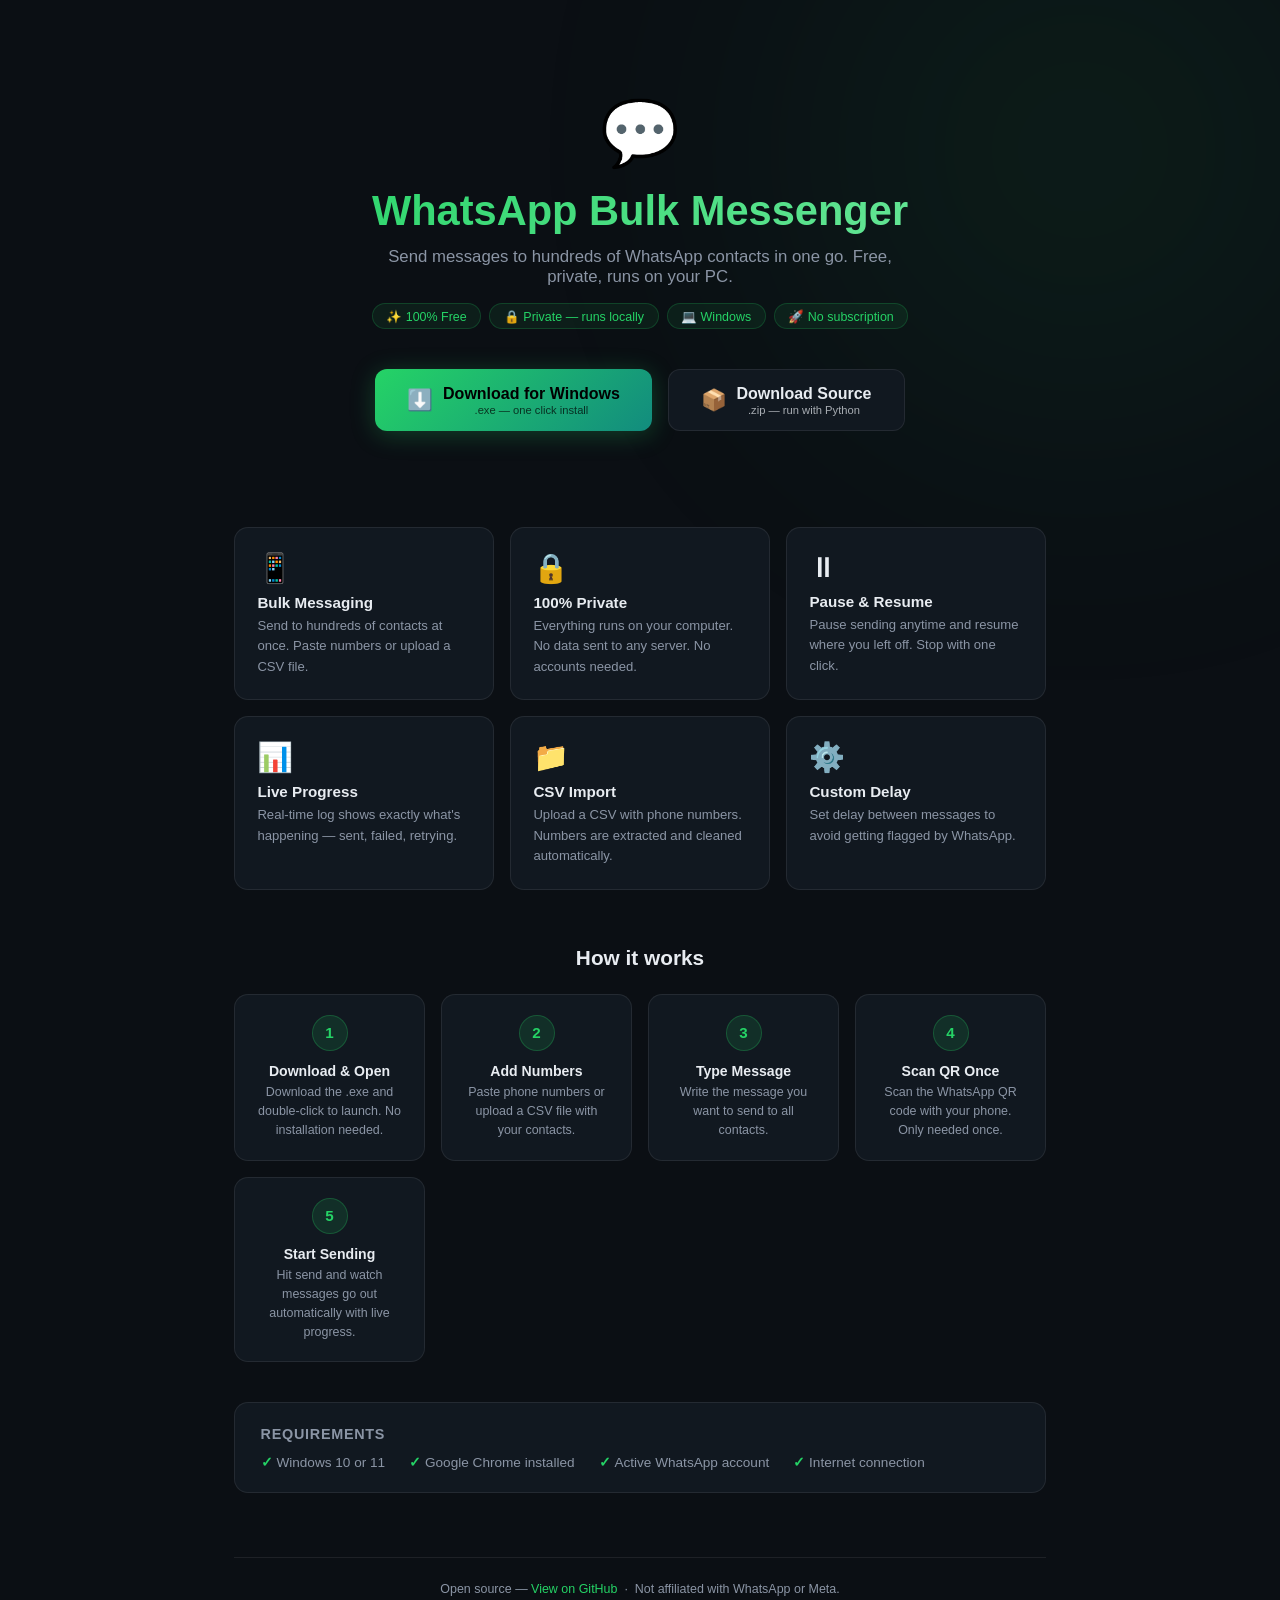
==== docs/index.html @ 00e16177 "feat: add GitHub Pages download landing page" ====
<!DOCTYPE html>
<html lang="en">
<head>
    <meta charset="UTF-8">
    <meta name="viewport" content="width=device-width, initial-scale=1.0">
    <title>WhatsApp Bulk Messenger — Free Download</title>
    <meta name="description" content="Send WhatsApp messages to multiple contacts at once. Free desktop app for Windows.">
    <meta property="og:title" content="WhatsApp Bulk Messenger">
    <meta property="og:description" content="Send WhatsApp messages to multiple contacts at once. Free, private, no subscription.">
    <style>
        * { margin: 0; padding: 0; box-sizing: border-box; }

        :root {
            --green: #25D366;
            --green-dark: #128C7E;
            --teal: #075E54;
            --bg: #0b0f14;
            --card: #111820;
            --border: rgba(255,255,255,0.08);
            --text: #e8ecf1;
            --muted: #8b95a5;
        }

        body {
            font-family: -apple-system, BlinkMacSystemFont, 'Segoe UI', sans-serif;
            background: var(--bg);
            color: var(--text);
            min-height: 100vh;
            overflow-x: hidden;
        }

        body::before {
            content: '';
            position: fixed;
            width: 600px; height: 600px;
            background: var(--green);
            border-radius: 50%;
            filter: blur(140px);
            opacity: 0.07;
            top: -150px; right: -100px;
            pointer-events: none;
            z-index: 0;
        }

        .wrap { max-width: 860px; margin: 0 auto; padding: 3rem 1.5rem 5rem; position: relative; z-index: 1; }

        /* Hero */
        .hero { text-align: center; padding: 3rem 0 2.5rem; }
        .hero-icon { font-size: 4rem; display: block; margin-bottom: 1rem; animation: float 3s ease-in-out infinite; }
        @keyframes float { 0%,100%{transform:translateY(0)} 50%{transform:translateY(-8px)} }

        .hero h1 {
            font-size: 2.6rem; font-weight: 800; line-height: 1.15;
            background: linear-gradient(135deg, var(--green), #6fe89d);
            -webkit-background-clip: text; -webkit-text-fill-color: transparent; background-clip: text;
        }

        .hero p { color: var(--muted); font-size: 1.05rem; margin-top: 0.75rem; max-width: 520px; margin-inline: auto; }

        .badges { display: flex; gap: 0.5rem; justify-content: center; flex-wrap: wrap; margin-top: 1rem; }
        .badge {
            padding: 0.3rem 0.85rem;
            background: rgba(37,211,102,0.08);
            border: 1px solid rgba(37,211,102,0.2);
            border-radius: 20px;
            font-size: 0.78rem; color: var(--green); font-weight: 500;
        }

        /* Download buttons */
        .dl-section { display: flex; gap: 1rem; justify-content: center; flex-wrap: wrap; margin-top: 2.5rem; }

        .btn-dl {
            display: inline-flex; align-items: center; gap: 0.6rem;
            padding: 0.9rem 2rem;
            border-radius: 12px; border: none; cursor: pointer;
            font-size: 1rem; font-weight: 700; text-decoration: none;
            transition: all 0.2s ease;
        }

        .btn-dl--primary {
            background: linear-gradient(135deg, var(--green), var(--green-dark));
            color: #000;
            box-shadow: 0 4px 24px rgba(37,211,102,0.25);
        }
        .btn-dl--primary:hover { transform: translateY(-2px); box-shadow: 0 8px 32px rgba(37,211,102,0.4); }

        .btn-dl--secondary {
            background: var(--card);
            color: var(--text);
            border: 1px solid var(--border);
        }
        .btn-dl--secondary:hover { border-color: rgba(37,211,102,0.3); transform: translateY(-2px); }

        .btn-dl .icon { font-size: 1.3rem; }
        .btn-dl .sub { font-size: 0.7rem; font-weight: 400; opacity: 0.7; display: block; margin-top: 1px; }

        /* Features */
        .features { display: grid; grid-template-columns: repeat(auto-fit, minmax(220px, 1fr)); gap: 1rem; margin-top: 3.5rem; }

        .feat {
            background: var(--card);
            border: 1px solid var(--border);
            border-radius: 14px;
            padding: 1.4rem;
            transition: border-color 0.2s;
        }
        .feat:hover { border-color: rgba(37,211,102,0.2); }
        .feat-icon { font-size: 1.8rem; margin-bottom: 0.6rem; }
        .feat h3 { font-size: 0.95rem; font-weight: 600; margin-bottom: 0.3rem; }
        .feat p { font-size: 0.82rem; color: var(--muted); line-height: 1.55; }

        /* Steps */
        .steps-title { text-align: center; font-size: 1.3rem; font-weight: 700; margin: 3.5rem 0 1.5rem; }
        .steps { display: grid; grid-template-columns: repeat(auto-fit, minmax(180px, 1fr)); gap: 1rem; }

        .step {
            background: var(--card);
            border: 1px solid var(--border);
            border-radius: 14px;
            padding: 1.25rem;
            text-align: center;
        }
        .step-num {
            width: 36px; height: 36px; border-radius: 50%;
            background: rgba(37,211,102,0.12);
            border: 1px solid rgba(37,211,102,0.25);
            color: var(--green); font-weight: 700; font-size: 0.95rem;
            display: flex; align-items: center; justify-content: center;
            margin: 0 auto 0.75rem;
        }
        .step h4 { font-size: 0.88rem; font-weight: 600; margin-bottom: 0.3rem; }
        .step p { font-size: 0.78rem; color: var(--muted); line-height: 1.5; }

        /* Requirements */
        .req {
            background: var(--card);
            border: 1px solid var(--border);
            border-radius: 14px;
            padding: 1.4rem 1.6rem;
            margin-top: 2.5rem;
            font-size: 0.85rem;
        }
        .req h3 { font-size: 0.9rem; font-weight: 600; margin-bottom: 0.75rem; color: var(--muted); text-transform: uppercase; letter-spacing: 0.05em; }
        .req ul { list-style: none; display: flex; flex-wrap: wrap; gap: 0.5rem 1.5rem; }
        .req li::before { content: "✓ "; color: var(--green); font-weight: 700; }
        .req li { color: var(--muted); }

        /* Footer */
        footer { text-align: center; margin-top: 4rem; padding-top: 1.5rem; border-top: 1px solid var(--border); font-size: 0.78rem; color: var(--muted); }
        footer a { color: var(--green); text-decoration: none; }

        @media(max-width:600px) {
            .hero h1 { font-size: 1.8rem; }
            .btn-dl { width: 100%; justify-content: center; }
            .dl-section { flex-direction: column; }
        }
    </style>
</head>
<body>
<div class="wrap">

    <div class="hero">
        <span class="hero-icon">💬</span>
        <h1>WhatsApp Bulk Messenger</h1>
        <p>Send messages to hundreds of WhatsApp contacts in one go. Free, private, runs on your PC.</p>
        <div class="badges">
            <span class="badge">✨ 100% Free</span>
            <span class="badge">🔒 Private — runs locally</span>
            <span class="badge">💻 Windows</span>
            <span class="badge">🚀 No subscription</span>
        </div>

        <div class="dl-section">
            <a class="btn-dl btn-dl--primary" href="https://github.com/devang-kumar/whatsapp-msg-automation/releases/latest/download/WhatsApp.Bulk.Messenger.exe" id="dl-exe">
                <span class="icon">⬇️</span>
                <span>Download for Windows<span class="sub">.exe — one click install</span></span>
            </a>
            <a class="btn-dl btn-dl--secondary" href="https://github.com/devang-kumar/whatsapp-msg-automation/archive/refs/heads/main.zip">
                <span class="icon">📦</span>
                <span>Download Source<span class="sub">.zip — run with Python</span></span>
            </a>
        </div>
    </div>

    <!-- Features -->
    <div class="features">
        <div class="feat">
            <div class="feat-icon">📱</div>
            <h3>Bulk Messaging</h3>
            <p>Send to hundreds of contacts at once. Paste numbers or upload a CSV file.</p>
        </div>
        <div class="feat">
            <div class="feat-icon">🔒</div>
            <h3>100% Private</h3>
            <p>Everything runs on your computer. No data sent to any server. No accounts needed.</p>
        </div>
        <div class="feat">
            <div class="feat-icon">⏸</div>
            <h3>Pause & Resume</h3>
            <p>Pause sending anytime and resume where you left off. Stop with one click.</p>
        </div>
        <div class="feat">
            <div class="feat-icon">📊</div>
            <h3>Live Progress</h3>
            <p>Real-time log shows exactly what's happening — sent, failed, retrying.</p>
        </div>
        <div class="feat">
            <div class="feat-icon">📁</div>
            <h3>CSV Import</h3>
            <p>Upload a CSV with phone numbers. Numbers are extracted and cleaned automatically.</p>
        </div>
        <div class="feat">
            <div class="feat-icon">⚙️</div>
            <h3>Custom Delay</h3>
            <p>Set delay between messages to avoid getting flagged by WhatsApp.</p>
        </div>
    </div>

    <!-- How it works -->
    <div class="steps-title">How it works</div>
    <div class="steps">
        <div class="step">
            <div class="step-num">1</div>
            <h4>Download & Open</h4>
            <p>Download the .exe and double-click to launch. No installation needed.</p>
        </div>
        <div class="step">
            <div class="step-num">2</div>
            <h4>Add Numbers</h4>
            <p>Paste phone numbers or upload a CSV file with your contacts.</p>
        </div>
        <div class="step">
            <div class="step-num">3</div>
            <h4>Type Message</h4>
            <p>Write the message you want to send to all contacts.</p>
        </div>
        <div class="step">
            <div class="step-num">4</div>
            <h4>Scan QR Once</h4>
            <p>Scan the WhatsApp QR code with your phone. Only needed once.</p>
        </div>
        <div class="step">
            <div class="step-num">5</div>
            <h4>Start Sending</h4>
            <p>Hit send and watch messages go out automatically with live progress.</p>
        </div>
    </div>

    <!-- Requirements -->
    <div class="req">
        <h3>Requirements</h3>
        <ul>
            <li>Windows 10 or 11</li>
            <li>Google Chrome installed</li>
            <li>Active WhatsApp account</li>
            <li>Internet connection</li>
        </ul>
    </div>

    <footer>
        <p>Open source — <a href="https://github.com/devang-kumar/whatsapp-msg-automation" target="_blank">View on GitHub</a> &nbsp;·&nbsp; Not affiliated with WhatsApp or Meta.</p>
    </footer>

</div>
</body>
</html>
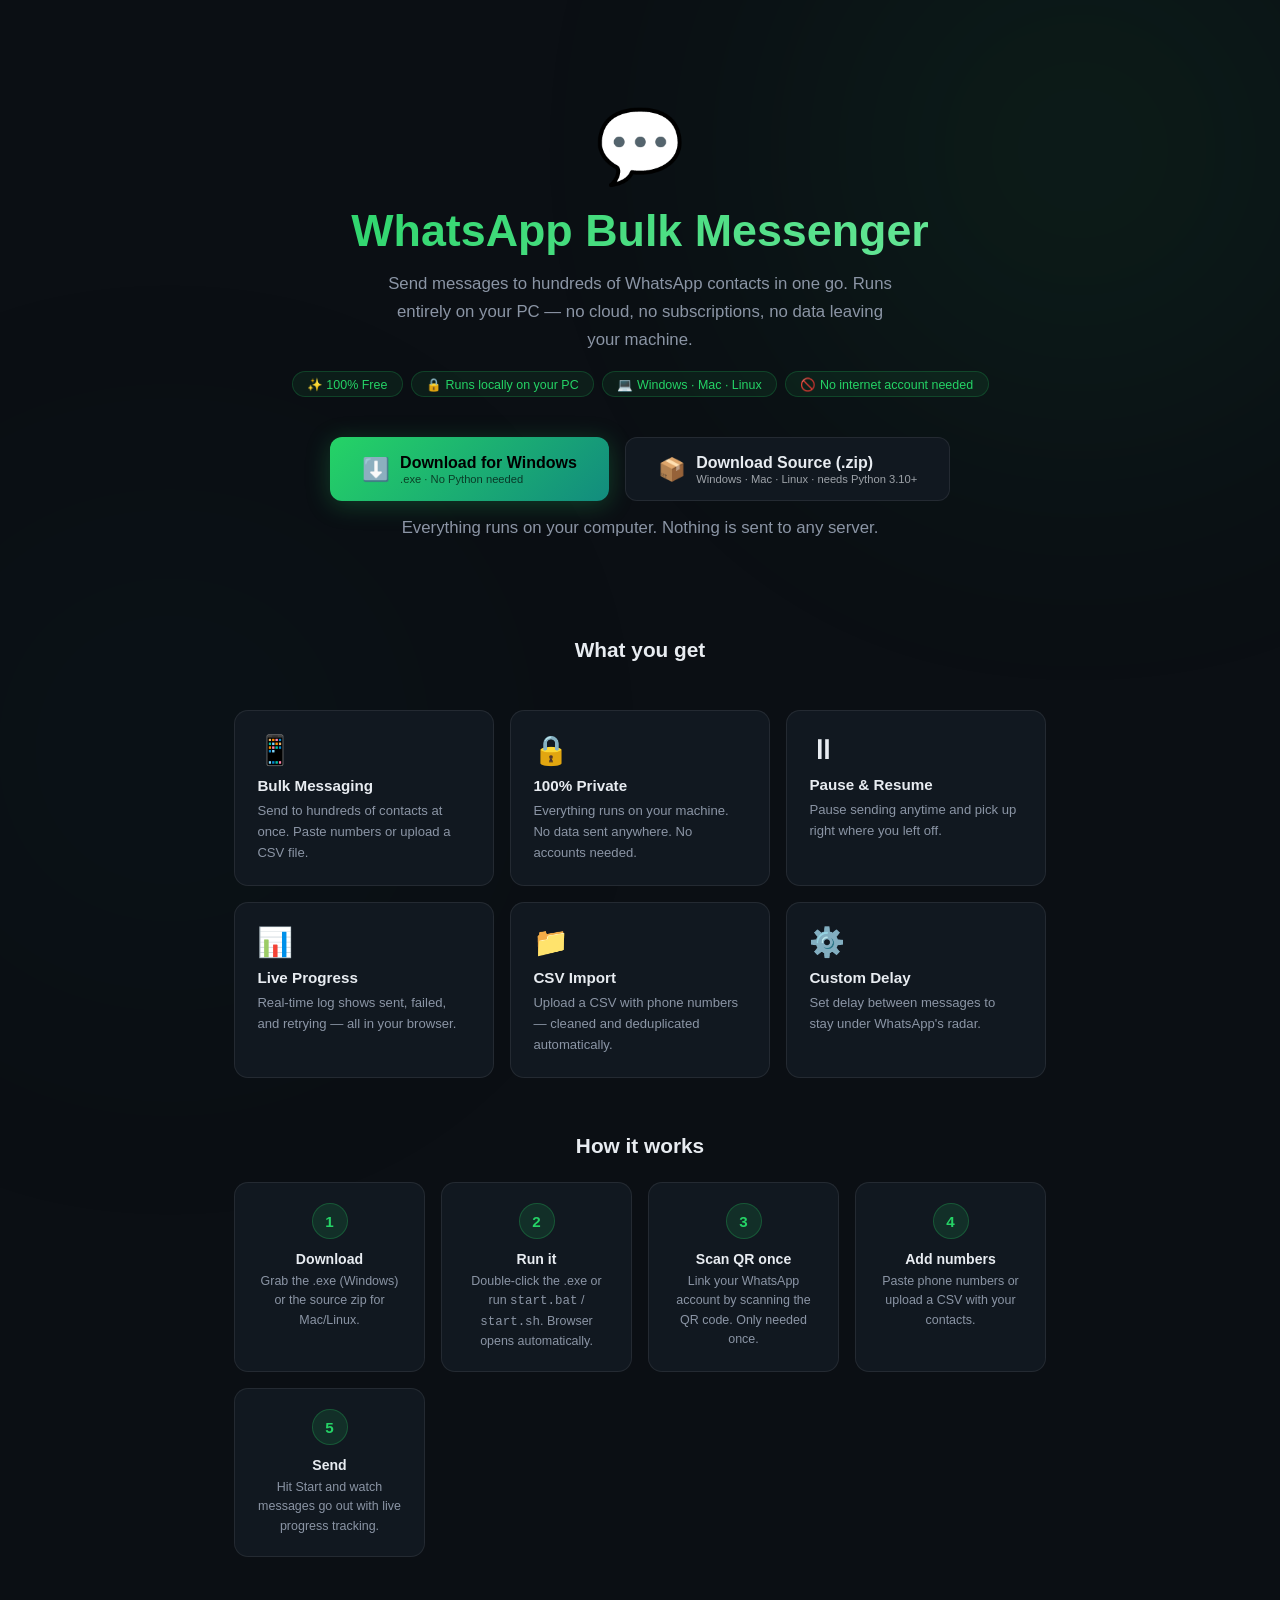
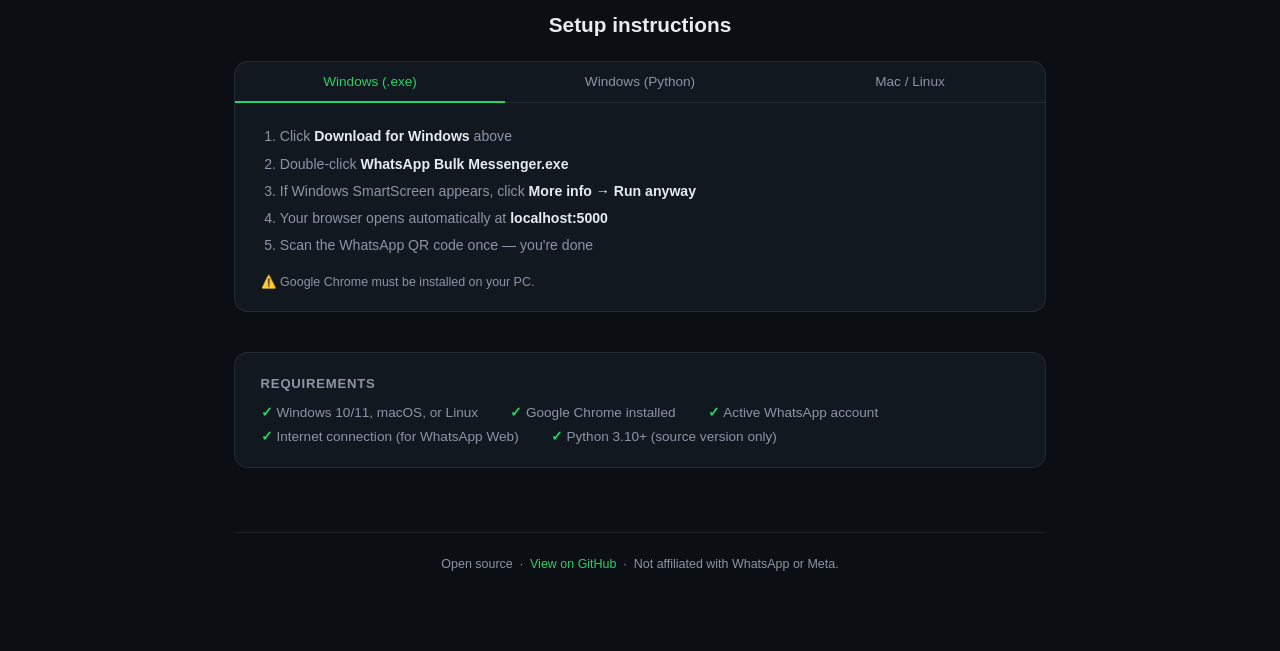
==== commit c3f94dae: "Add landing page, improve local launcher and setup scripts" ====
--- a/docs/index.html
+++ b/docs/index.html
@@ -4,11 +4,9 @@
     <meta charset="UTF-8">
     <meta name="viewport" content="width=device-width, initial-scale=1.0">
     <title>WhatsApp Bulk Messenger — Free Download</title>
-    <meta name="description" content="Send WhatsApp messages to multiple contacts at once. Free desktop app for Windows.">
-    <meta property="og:title" content="WhatsApp Bulk Messenger">
-    <meta property="og:description" content="Send WhatsApp messages to multiple contacts at once. Free, private, no subscription.">
+    <meta name="description" content="Send WhatsApp messages to multiple contacts at once. Free desktop app. Runs 100% on your PC.">
     <style>
-        * { margin: 0; padding: 0; box-sizing: border-box; }
+        *, *::before, *::after { margin: 0; padding: 0; box-sizing: border-box; }
 
         :root {
             --green: #25D366;
@@ -39,86 +37,126 @@
             opacity: 0.07;
             top: -150px; right: -100px;
             pointer-events: none;
-            z-index: 0;
+        }
+
+        body::after {
+            content: '';
+            position: fixed;
+            width: 500px; height: 500px;
+            background: var(--teal);
+            border-radius: 50%;
+            filter: blur(140px);
+            opacity: 0.06;
+            bottom: -100px; left: -80px;
+            pointer-events: none;
         }
 
         .wrap { max-width: 860px; margin: 0 auto; padding: 3rem 1.5rem 5rem; position: relative; z-index: 1; }
 
-        /* Hero */
-        .hero { text-align: center; padding: 3rem 0 2.5rem; }
-        .hero-icon { font-size: 4rem; display: block; margin-bottom: 1rem; animation: float 3s ease-in-out infinite; }
-        @keyframes float { 0%,100%{transform:translateY(0)} 50%{transform:translateY(-8px)} }
+        /* ── Hero ── */
+        .hero { text-align: center; padding: 3.5rem 0 2.5rem; }
+
+        .hero-icon {
+            font-size: 4.5rem; display: block; margin-bottom: 1rem;
+            animation: float 3s ease-in-out infinite;
+        }
+        @keyframes float { 0%,100%{transform:translateY(0)} 50%{transform:translateY(-10px)} }
 
         .hero h1 {
-            font-size: 2.6rem; font-weight: 800; line-height: 1.15;
+            font-size: 2.8rem; font-weight: 800; line-height: 1.15;
             background: linear-gradient(135deg, var(--green), #6fe89d);
             -webkit-background-clip: text; -webkit-text-fill-color: transparent; background-clip: text;
         }
 
-        .hero p { color: var(--muted); font-size: 1.05rem; margin-top: 0.75rem; max-width: 520px; margin-inline: auto; }
-
-        .badges { display: flex; gap: 0.5rem; justify-content: center; flex-wrap: wrap; margin-top: 1rem; }
+        .hero p {
+            color: var(--muted); font-size: 1.05rem; margin-top: 0.85rem;
+            max-width: 520px; margin-inline: auto; line-height: 1.65;
+        }
+
+        .badges {
+            display: flex; gap: 0.5rem; justify-content: center;
+            flex-wrap: wrap; margin-top: 1.1rem;
+        }
         .badge {
-            padding: 0.3rem 0.85rem;
+            padding: 0.3rem 0.9rem;
             background: rgba(37,211,102,0.08);
             border: 1px solid rgba(37,211,102,0.2);
             border-radius: 20px;
             font-size: 0.78rem; color: var(--green); font-weight: 500;
         }
 
-        /* Download buttons */
-        .dl-section { display: flex; gap: 1rem; justify-content: center; flex-wrap: wrap; margin-top: 2.5rem; }
+        /* ── Download buttons ── */
+        .dl-section {
+            display: flex; gap: 1rem; justify-content: center;
+            flex-wrap: wrap; margin-top: 2.5rem;
+        }
 
         .btn-dl {
-            display: inline-flex; align-items: center; gap: 0.6rem;
-            padding: 0.9rem 2rem;
+            display: inline-flex; align-items: center; gap: 0.65rem;
+            padding: 0.95rem 2rem;
             border-radius: 12px; border: none; cursor: pointer;
             font-size: 1rem; font-weight: 700; text-decoration: none;
             transition: all 0.2s ease;
         }
 
-        .btn-dl--primary {
+        .btn-dl--win {
             background: linear-gradient(135deg, var(--green), var(--green-dark));
             color: #000;
             box-shadow: 0 4px 24px rgba(37,211,102,0.25);
         }
-        .btn-dl--primary:hover { transform: translateY(-2px); box-shadow: 0 8px 32px rgba(37,211,102,0.4); }
-
-        .btn-dl--secondary {
+        .btn-dl--win:hover { transform: translateY(-2px); box-shadow: 0 8px 32px rgba(37,211,102,0.4); }
+
+        .btn-dl--zip {
             background: var(--card);
             color: var(--text);
             border: 1px solid var(--border);
         }
-        .btn-dl--secondary:hover { border-color: rgba(37,211,102,0.3); transform: translateY(-2px); }
-
-        .btn-dl .icon { font-size: 1.3rem; }
-        .btn-dl .sub { font-size: 0.7rem; font-weight: 400; opacity: 0.7; display: block; margin-top: 1px; }
-
-        /* Features */
-        .features { display: grid; grid-template-columns: repeat(auto-fit, minmax(220px, 1fr)); gap: 1rem; margin-top: 3.5rem; }
+        .btn-dl--zip:hover { border-color: rgba(37,211,102,0.3); transform: translateY(-2px); }
+
+        .btn-dl .icon { font-size: 1.4rem; }
+        .btn-dl .label { text-align: left; }
+        .btn-dl .sub { font-size: 0.7rem; font-weight: 400; opacity: 0.65; display: block; margin-top: 1px; }
+
+        .dl-note {
+            text-align: center; font-size: 0.78rem; color: var(--muted);
+            margin-top: 0.85rem;
+        }
+
+        /* ── Section title ── */
+        .section-title {
+            text-align: center; font-size: 1.3rem; font-weight: 700;
+            margin: 3.5rem 0 1.5rem;
+        }
+
+        /* ── Features grid ── */
+        .features {
+            display: grid;
+            grid-template-columns: repeat(auto-fit, minmax(220px, 1fr));
+            gap: 1rem; margin-top: 3rem;
+        }
 
         .feat {
             background: var(--card);
             border: 1px solid var(--border);
-            border-radius: 14px;
-            padding: 1.4rem;
-            transition: border-color 0.2s;
-        }
-        .feat:hover { border-color: rgba(37,211,102,0.2); }
+            border-radius: 14px; padding: 1.4rem;
+            transition: border-color 0.2s, transform 0.2s;
+        }
+        .feat:hover { border-color: rgba(37,211,102,0.25); transform: translateY(-2px); }
         .feat-icon { font-size: 1.8rem; margin-bottom: 0.6rem; }
-        .feat h3 { font-size: 0.95rem; font-weight: 600; margin-bottom: 0.3rem; }
-        .feat p { font-size: 0.82rem; color: var(--muted); line-height: 1.55; }
-
-        /* Steps */
-        .steps-title { text-align: center; font-size: 1.3rem; font-weight: 700; margin: 3.5rem 0 1.5rem; }
-        .steps { display: grid; grid-template-columns: repeat(auto-fit, minmax(180px, 1fr)); gap: 1rem; }
+        .feat h3 { font-size: 0.95rem; font-weight: 600; margin-bottom: 0.35rem; }
+        .feat p { font-size: 0.82rem; color: var(--muted); line-height: 1.6; }
+
+        /* ── Steps ── */
+        .steps {
+            display: grid;
+            grid-template-columns: repeat(auto-fit, minmax(160px, 1fr));
+            gap: 1rem;
+        }
 
         .step {
             background: var(--card);
             border: 1px solid var(--border);
-            border-radius: 14px;
-            padding: 1.25rem;
-            text-align: center;
+            border-radius: 14px; padding: 1.25rem; text-align: center;
         }
         .step-num {
             width: 36px; height: 36px; border-radius: 50%;
@@ -129,60 +167,111 @@
             margin: 0 auto 0.75rem;
         }
         .step h4 { font-size: 0.88rem; font-weight: 600; margin-bottom: 0.3rem; }
-        .step p { font-size: 0.78rem; color: var(--muted); line-height: 1.5; }
-
-        /* Requirements */
+        .step p { font-size: 0.78rem; color: var(--muted); line-height: 1.55; }
+
+        /* ── Install tabs ── */
+        .install-box {
+            background: var(--card);
+            border: 1px solid var(--border);
+            border-radius: 14px; overflow: hidden; margin-top: 1.5rem;
+        }
+
+        .install-tabs {
+            display: flex; border-bottom: 1px solid var(--border);
+        }
+
+        .itab {
+            flex: 1; padding: 0.75rem 1rem;
+            background: none; border: none; cursor: pointer;
+            font-family: inherit; font-size: 0.85rem; font-weight: 500;
+            color: var(--muted); transition: all 0.2s;
+            border-bottom: 2px solid transparent; margin-bottom: -1px;
+        }
+        .itab.active { color: var(--green); border-bottom-color: var(--green); }
+        .itab:hover:not(.active) { color: var(--text); }
+
+        .ipanel { display: none; padding: 1.4rem 1.6rem; }
+        .ipanel.active { display: block; }
+
+        .ipanel ol { padding-left: 1.2rem; }
+        .ipanel li { font-size: 0.88rem; color: var(--muted); line-height: 1.7; margin-bottom: 0.2rem; }
+        .ipanel li strong { color: var(--text); }
+
+        .code-block {
+            background: rgba(0,0,0,0.35);
+            border: 1px solid var(--border);
+            border-radius: 8px;
+            padding: 0.75rem 1rem;
+            font-family: 'Courier New', monospace;
+            font-size: 0.82rem;
+            color: var(--green);
+            margin: 0.75rem 0;
+            overflow-x: auto;
+            white-space: pre;
+        }
+
+        /* ── Requirements ── */
         .req {
             background: var(--card);
             border: 1px solid var(--border);
-            border-radius: 14px;
-            padding: 1.4rem 1.6rem;
-            margin-top: 2.5rem;
-            font-size: 0.85rem;
-        }
-        .req h3 { font-size: 0.9rem; font-weight: 600; margin-bottom: 0.75rem; color: var(--muted); text-transform: uppercase; letter-spacing: 0.05em; }
-        .req ul { list-style: none; display: flex; flex-wrap: wrap; gap: 0.5rem 1.5rem; }
-        .req li::before { content: "✓ "; color: var(--green); font-weight: 700; }
-        .req li { color: var(--muted); }
-
-        /* Footer */
-        footer { text-align: center; margin-top: 4rem; padding-top: 1.5rem; border-top: 1px solid var(--border); font-size: 0.78rem; color: var(--muted); }
+            border-radius: 14px; padding: 1.4rem 1.6rem; margin-top: 2.5rem;
+        }
+        .req h3 {
+            font-size: 0.82rem; font-weight: 600; color: var(--muted);
+            text-transform: uppercase; letter-spacing: 0.06em; margin-bottom: 0.85rem;
+        }
+        .req ul { list-style: none; display: flex; flex-wrap: wrap; gap: 0.5rem 2rem; }
+        .req li { font-size: 0.85rem; color: var(--muted); }
+        .req li::before { content: "✓  "; color: var(--green); font-weight: 700; }
+
+        /* ── Footer ── */
+        footer {
+            text-align: center; margin-top: 4rem;
+            padding-top: 1.5rem; border-top: 1px solid var(--border);
+            font-size: 0.78rem; color: var(--muted);
+        }
         footer a { color: var(--green); text-decoration: none; }
+        footer a:hover { text-decoration: underline; }
 
         @media(max-width:600px) {
-            .hero h1 { font-size: 1.8rem; }
+            .hero h1 { font-size: 1.9rem; }
             .btn-dl { width: 100%; justify-content: center; }
             .dl-section { flex-direction: column; }
+            .wrap { padding: 2rem 1rem 4rem; }
         }
     </style>
 </head>
 <body>
 <div class="wrap">
 
+    <!-- Hero -->
     <div class="hero">
         <span class="hero-icon">💬</span>
         <h1>WhatsApp Bulk Messenger</h1>
-        <p>Send messages to hundreds of WhatsApp contacts in one go. Free, private, runs on your PC.</p>
+        <p>Send messages to hundreds of WhatsApp contacts in one go. Runs entirely on your PC — no cloud, no subscriptions, no data leaving your machine.</p>
         <div class="badges">
             <span class="badge">✨ 100% Free</span>
-            <span class="badge">🔒 Private — runs locally</span>
-            <span class="badge">💻 Windows</span>
-            <span class="badge">🚀 No subscription</span>
+            <span class="badge">🔒 Runs locally on your PC</span>
+            <span class="badge">💻 Windows · Mac · Linux</span>
+            <span class="badge">🚫 No internet account needed</span>
         </div>
 
         <div class="dl-section">
-            <a class="btn-dl btn-dl--primary" href="https://github.com/devang-kumar/whatsapp-msg-automation/releases/latest/download/WhatsApp.Bulk.Messenger.exe" id="dl-exe">
+            <!-- Update href to your actual GitHub release URL -->
+            <a class="btn-dl btn-dl--win" href="https://github.com/devang-kumar/whatsapp-msg-automation/releases/latest/download/WhatsApp.Bulk.Messenger.exe" download>
                 <span class="icon">⬇️</span>
-                <span>Download for Windows<span class="sub">.exe — one click install</span></span>
+                <span class="label">Download for Windows<span class="sub">.exe · No Python needed</span></span>
             </a>
-            <a class="btn-dl btn-dl--secondary" href="https://github.com/devang-kumar/whatsapp-msg-automation/archive/refs/heads/main.zip">
+            <a class="btn-dl btn-dl--zip" href="https://github.com/devang-kumar/whatsapp-msg-automation/archive/refs/heads/main.zip" download>
                 <span class="icon">📦</span>
-                <span>Download Source<span class="sub">.zip — run with Python</span></span>
+                <span class="label">Download Source (.zip)<span class="sub">Windows · Mac · Linux · needs Python 3.10+</span></span>
             </a>
         </div>
+        <p class="dl-note">Everything runs on your computer. Nothing is sent to any server.</p>
     </div>
 
     <!-- Features -->
+    <div class="section-title">What you get</div>
     <div class="features">
         <div class="feat">
             <div class="feat-icon">📱</div>
@@ -192,57 +281,102 @@
         <div class="feat">
             <div class="feat-icon">🔒</div>
             <h3>100% Private</h3>
-            <p>Everything runs on your computer. No data sent to any server. No accounts needed.</p>
+            <p>Everything runs on your machine. No data sent anywhere. No accounts needed.</p>
         </div>
         <div class="feat">
             <div class="feat-icon">⏸</div>
             <h3>Pause & Resume</h3>
-            <p>Pause sending anytime and resume where you left off. Stop with one click.</p>
+            <p>Pause sending anytime and pick up right where you left off.</p>
         </div>
         <div class="feat">
             <div class="feat-icon">📊</div>
             <h3>Live Progress</h3>
-            <p>Real-time log shows exactly what's happening — sent, failed, retrying.</p>
+            <p>Real-time log shows sent, failed, and retrying — all in your browser.</p>
         </div>
         <div class="feat">
             <div class="feat-icon">📁</div>
             <h3>CSV Import</h3>
-            <p>Upload a CSV with phone numbers. Numbers are extracted and cleaned automatically.</p>
+            <p>Upload a CSV with phone numbers — cleaned and deduplicated automatically.</p>
         </div>
         <div class="feat">
             <div class="feat-icon">⚙️</div>
             <h3>Custom Delay</h3>
-            <p>Set delay between messages to avoid getting flagged by WhatsApp.</p>
+            <p>Set delay between messages to stay under WhatsApp's radar.</p>
         </div>
     </div>
 
     <!-- How it works -->
-    <div class="steps-title">How it works</div>
+    <div class="section-title">How it works</div>
     <div class="steps">
         <div class="step">
             <div class="step-num">1</div>
-            <h4>Download & Open</h4>
-            <p>Download the .exe and double-click to launch. No installation needed.</p>
+            <h4>Download</h4>
+            <p>Grab the .exe (Windows) or the source zip for Mac/Linux.</p>
         </div>
         <div class="step">
             <div class="step-num">2</div>
-            <h4>Add Numbers</h4>
-            <p>Paste phone numbers or upload a CSV file with your contacts.</p>
+            <h4>Run it</h4>
+            <p>Double-click the .exe or run <code>start.bat</code> / <code>start.sh</code>. Browser opens automatically.</p>
         </div>
         <div class="step">
             <div class="step-num">3</div>
-            <h4>Type Message</h4>
-            <p>Write the message you want to send to all contacts.</p>
+            <h4>Scan QR once</h4>
+            <p>Link your WhatsApp account by scanning the QR code. Only needed once.</p>
         </div>
         <div class="step">
             <div class="step-num">4</div>
-            <h4>Scan QR Once</h4>
-            <p>Scan the WhatsApp QR code with your phone. Only needed once.</p>
+            <h4>Add numbers</h4>
+            <p>Paste phone numbers or upload a CSV with your contacts.</p>
         </div>
         <div class="step">
             <div class="step-num">5</div>
-            <h4>Start Sending</h4>
-            <p>Hit send and watch messages go out automatically with live progress.</p>
+            <h4>Send</h4>
+            <p>Hit Start and watch messages go out with live progress tracking.</p>
+        </div>
+    </div>
+
+    <!-- Install instructions -->
+    <div class="section-title">Setup instructions</div>
+    <div class="install-box">
+        <div class="install-tabs">
+            <button class="itab active" data-panel="win-exe">Windows (.exe)</button>
+            <button class="itab" data-panel="win-py">Windows (Python)</button>
+            <button class="itab" data-panel="mac">Mac / Linux</button>
+        </div>
+
+        <div class="ipanel active" id="win-exe">
+            <ol>
+                <li>Click <strong>Download for Windows</strong> above</li>
+                <li>Double-click <strong>WhatsApp Bulk Messenger.exe</strong></li>
+                <li>If Windows SmartScreen appears, click <strong>More info → Run anyway</strong></li>
+                <li>Your browser opens automatically at <strong>localhost:5000</strong></li>
+                <li>Scan the WhatsApp QR code once — you're done</li>
+            </ol>
+            <p style="font-size:0.78rem;color:var(--muted);margin-top:1rem;">⚠️ Google Chrome must be installed on your PC.</p>
+        </div>
+
+        <div class="ipanel" id="win-py">
+            <ol>
+                <li>Click <strong>Download Source (.zip)</strong> above and extract it</li>
+                <li>Make sure <a href="https://python.org" target="_blank" style="color:var(--green)">Python 3.10+</a> is installed (check "Add to PATH")</li>
+                <li>Double-click <strong>start.bat</strong> inside the extracted folder</li>
+                <li>Dependencies install automatically on first run</li>
+                <li>Browser opens at <strong>localhost:5000</strong></li>
+            </ol>
+            <div class="code-block">start.bat</div>
+        </div>
+
+        <div class="ipanel" id="mac">
+            <ol>
+                <li>Click <strong>Download Source (.zip)</strong> above and extract it</li>
+                <li>Make sure Python 3.10+ is installed:<br>
+                    <span style="font-size:0.78rem;color:var(--muted)">macOS: <code>brew install python</code> &nbsp;·&nbsp; Ubuntu: <code>sudo apt install python3 python3-venv</code></span>
+                </li>
+                <li>Open Terminal inside the extracted folder and run:</li>
+            </ol>
+            <div class="code-block">chmod +x start.sh
+./start.sh</div>
+            <p style="font-size:0.78rem;color:var(--muted);">Browser opens automatically at <strong>localhost:5000</strong>. Google Chrome must be installed.</p>
         </div>
     </div>
 
@@ -250,17 +384,30 @@
     <div class="req">
         <h3>Requirements</h3>
         <ul>
-            <li>Windows 10 or 11</li>
+            <li>Windows 10/11, macOS, or Linux</li>
             <li>Google Chrome installed</li>
             <li>Active WhatsApp account</li>
-            <li>Internet connection</li>
+            <li>Internet connection (for WhatsApp Web)</li>
+            <li>Python 3.10+ (source version only)</li>
         </ul>
     </div>
 
     <footer>
-        <p>Open source — <a href="https://github.com/devang-kumar/whatsapp-msg-automation" target="_blank">View on GitHub</a> &nbsp;·&nbsp; Not affiliated with WhatsApp or Meta.</p>
+        <p>Open source &nbsp;·&nbsp; <a href="https://github.com/devang-kumar/whatsapp-msg-automation" target="_blank">View on GitHub</a> &nbsp;·&nbsp; Not affiliated with WhatsApp or Meta.</p>
     </footer>
 
 </div>
+
+<script>
+    // Install tabs
+    document.querySelectorAll('.itab').forEach(tab => {
+        tab.addEventListener('click', () => {
+            document.querySelectorAll('.itab').forEach(t => t.classList.remove('active'));
+            document.querySelectorAll('.ipanel').forEach(p => p.classList.remove('active'));
+            tab.classList.add('active');
+            document.getElementById(tab.dataset.panel).classList.add('active');
+        });
+    });
+</script>
 </body>
 </html>
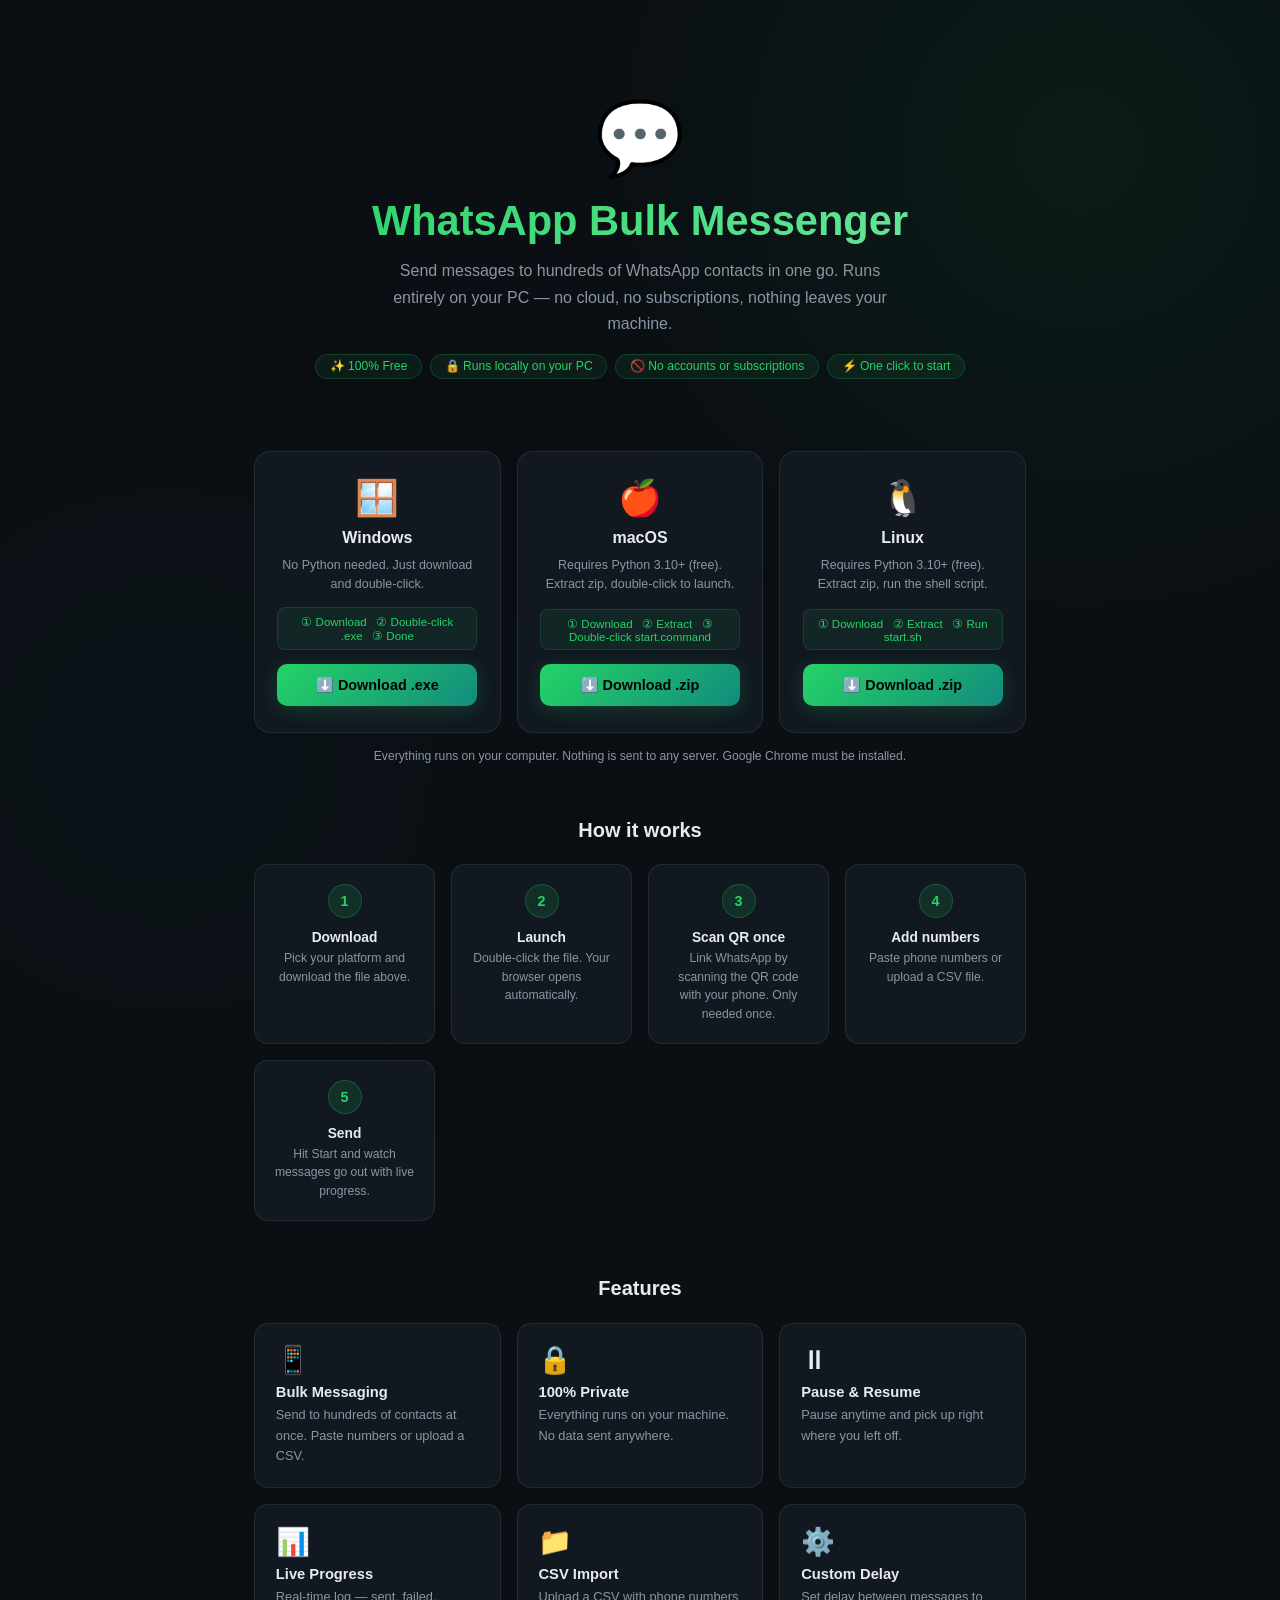
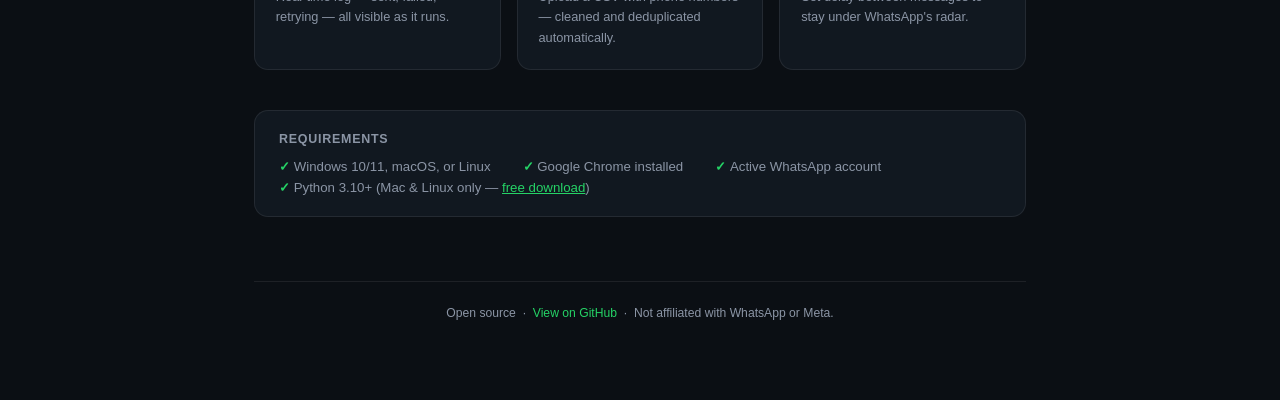
==== commit 84ca2a1e: "One-click launchers for all platforms + updated landing page + build_release script" ====
--- a/docs/index.html
+++ b/docs/index.html
@@ -4,7 +4,7 @@
     <meta charset="UTF-8">
     <meta name="viewport" content="width=device-width, initial-scale=1.0">
     <title>WhatsApp Bulk Messenger — Free Download</title>
-    <meta name="description" content="Send WhatsApp messages to multiple contacts at once. Free desktop app. Runs 100% on your PC.">
+    <meta name="description" content="Send WhatsApp messages to multiple contacts at once. Free desktop app. Runs 100% on your PC — one click to start.">
     <style>
         *, *::before, *::after { margin: 0; padding: 0; box-sizing: border-box; }
 
@@ -21,222 +21,138 @@
 
         body {
             font-family: -apple-system, BlinkMacSystemFont, 'Segoe UI', sans-serif;
-            background: var(--bg);
-            color: var(--text);
-            min-height: 100vh;
-            overflow-x: hidden;
+            background: var(--bg); color: var(--text);
+            min-height: 100vh; overflow-x: hidden;
         }
 
         body::before {
-            content: '';
-            position: fixed;
-            width: 600px; height: 600px;
-            background: var(--green);
-            border-radius: 50%;
-            filter: blur(140px);
-            opacity: 0.07;
-            top: -150px; right: -100px;
-            pointer-events: none;
-        }
-
+            content: ''; position: fixed;
+            width: 600px; height: 600px; background: var(--green);
+            border-radius: 50%; filter: blur(140px); opacity: 0.07;
+            top: -150px; right: -100px; pointer-events: none;
+        }
         body::after {
-            content: '';
-            position: fixed;
-            width: 500px; height: 500px;
-            background: var(--teal);
-            border-radius: 50%;
-            filter: blur(140px);
-            opacity: 0.06;
-            bottom: -100px; left: -80px;
-            pointer-events: none;
-        }
-
-        .wrap { max-width: 860px; margin: 0 auto; padding: 3rem 1.5rem 5rem; position: relative; z-index: 1; }
+            content: ''; position: fixed;
+            width: 500px; height: 500px; background: var(--teal);
+            border-radius: 50%; filter: blur(140px); opacity: 0.06;
+            bottom: -100px; left: -80px; pointer-events: none;
+        }
+
+        .wrap { max-width: 820px; margin: 0 auto; padding: 3rem 1.5rem 5rem; position: relative; z-index: 1; }
 
         /* ── Hero ── */
-        .hero { text-align: center; padding: 3.5rem 0 2.5rem; }
-
-        .hero-icon {
-            font-size: 4.5rem; display: block; margin-bottom: 1rem;
-            animation: float 3s ease-in-out infinite;
-        }
+        .hero { text-align: center; padding: 3rem 0 2rem; }
+        .hero-icon { font-size: 4.5rem; display: block; margin-bottom: 1rem; animation: float 3s ease-in-out infinite; }
         @keyframes float { 0%,100%{transform:translateY(0)} 50%{transform:translateY(-10px)} }
 
         .hero h1 {
-            font-size: 2.8rem; font-weight: 800; line-height: 1.15;
+            font-size: 2.6rem; font-weight: 800; line-height: 1.15;
             background: linear-gradient(135deg, var(--green), #6fe89d);
             -webkit-background-clip: text; -webkit-text-fill-color: transparent; background-clip: text;
         }
-
-        .hero p {
-            color: var(--muted); font-size: 1.05rem; margin-top: 0.85rem;
-            max-width: 520px; margin-inline: auto; line-height: 1.65;
-        }
-
-        .badges {
-            display: flex; gap: 0.5rem; justify-content: center;
-            flex-wrap: wrap; margin-top: 1.1rem;
-        }
+        .hero p { color: var(--muted); font-size: 1rem; margin-top: 0.85rem; max-width: 500px; margin-inline: auto; line-height: 1.65; }
+
+        .badges { display: flex; gap: 0.5rem; justify-content: center; flex-wrap: wrap; margin-top: 1rem; }
         .badge {
-            padding: 0.3rem 0.9rem;
-            background: rgba(37,211,102,0.08);
-            border: 1px solid rgba(37,211,102,0.2);
-            border-radius: 20px;
-            font-size: 0.78rem; color: var(--green); font-weight: 500;
-        }
-
-        /* ── Download buttons ── */
-        .dl-section {
-            display: flex; gap: 1rem; justify-content: center;
-            flex-wrap: wrap; margin-top: 2.5rem;
-        }
-
-        .btn-dl {
-            display: inline-flex; align-items: center; gap: 0.65rem;
-            padding: 0.95rem 2rem;
-            border-radius: 12px; border: none; cursor: pointer;
-            font-size: 1rem; font-weight: 700; text-decoration: none;
-            transition: all 0.2s ease;
-        }
-
-        .btn-dl--win {
-            background: linear-gradient(135deg, var(--green), var(--green-dark));
-            color: #000;
-            box-shadow: 0 4px 24px rgba(37,211,102,0.25);
-        }
-        .btn-dl--win:hover { transform: translateY(-2px); box-shadow: 0 8px 32px rgba(37,211,102,0.4); }
-
-        .btn-dl--zip {
-            background: var(--card);
-            color: var(--text);
-            border: 1px solid var(--border);
-        }
-        .btn-dl--zip:hover { border-color: rgba(37,211,102,0.3); transform: translateY(-2px); }
-
-        .btn-dl .icon { font-size: 1.4rem; }
-        .btn-dl .label { text-align: left; }
-        .btn-dl .sub { font-size: 0.7rem; font-weight: 400; opacity: 0.65; display: block; margin-top: 1px; }
-
-        .dl-note {
-            text-align: center; font-size: 0.78rem; color: var(--muted);
-            margin-top: 0.85rem;
-        }
-
-        /* ── Section title ── */
-        .section-title {
-            text-align: center; font-size: 1.3rem; font-weight: 700;
-            margin: 3.5rem 0 1.5rem;
-        }
-
-        /* ── Features grid ── */
-        .features {
+            padding: 0.28rem 0.85rem;
+            background: rgba(37,211,102,0.08); border: 1px solid rgba(37,211,102,0.2);
+            border-radius: 20px; font-size: 0.76rem; color: var(--green); font-weight: 500;
+        }
+
+        /* ── Download cards ── */
+        .dl-grid {
             display: grid;
             grid-template-columns: repeat(auto-fit, minmax(220px, 1fr));
-            gap: 1rem; margin-top: 3rem;
-        }
-
-        .feat {
+            gap: 1rem; margin-top: 2.5rem;
+        }
+
+        .dl-card {
             background: var(--card);
             border: 1px solid var(--border);
-            border-radius: 14px; padding: 1.4rem;
+            border-radius: 16px; padding: 1.6rem 1.4rem;
+            display: flex; flex-direction: column; align-items: center;
+            text-align: center; gap: 0.6rem;
             transition: border-color 0.2s, transform 0.2s;
         }
-        .feat:hover { border-color: rgba(37,211,102,0.25); transform: translateY(-2px); }
-        .feat-icon { font-size: 1.8rem; margin-bottom: 0.6rem; }
-        .feat h3 { font-size: 0.95rem; font-weight: 600; margin-bottom: 0.35rem; }
-        .feat p { font-size: 0.82rem; color: var(--muted); line-height: 1.6; }
+        .dl-card:hover { border-color: rgba(37,211,102,0.3); transform: translateY(-3px); }
+
+        .dl-card__os { font-size: 2.2rem; }
+        .dl-card__name { font-size: 1rem; font-weight: 700; }
+        .dl-card__desc { font-size: 0.78rem; color: var(--muted); line-height: 1.5; flex: 1; }
+
+        .dl-card__step {
+            font-size: 0.72rem; color: var(--green);
+            background: rgba(37,211,102,0.08);
+            border: 1px solid rgba(37,211,102,0.15);
+            border-radius: 8px; padding: 0.4rem 0.75rem;
+            width: 100%; margin-top: 0.25rem;
+        }
+
+        .btn-dl {
+            display: inline-flex; align-items: center; justify-content: center; gap: 0.5rem;
+            width: 100%; padding: 0.8rem 1rem;
+            background: linear-gradient(135deg, var(--green), var(--green-dark));
+            color: #000; font-family: inherit; font-size: 0.9rem; font-weight: 700;
+            border: none; border-radius: 10px; cursor: pointer; text-decoration: none;
+            transition: all 0.2s; margin-top: 0.25rem;
+            box-shadow: 0 4px 20px rgba(37,211,102,0.2);
+        }
+        .btn-dl:hover { transform: translateY(-1px); box-shadow: 0 6px 28px rgba(37,211,102,0.35); }
+
+        .dl-note { text-align: center; font-size: 0.76rem; color: var(--muted); margin-top: 1rem; }
+
+        /* ── Section title ── */
+        .section-title { text-align: center; font-size: 1.25rem; font-weight: 700; margin: 3.5rem 0 1.4rem; }
+
+        /* ── Features ── */
+        .features { display: grid; grid-template-columns: repeat(auto-fit, minmax(210px, 1fr)); gap: 1rem; }
+        .feat {
+            background: var(--card); border: 1px solid var(--border);
+            border-radius: 14px; padding: 1.3rem;
+            transition: border-color 0.2s, transform 0.2s;
+        }
+        .feat:hover { border-color: rgba(37,211,102,0.2); transform: translateY(-2px); }
+        .feat-icon { font-size: 1.7rem; margin-bottom: 0.5rem; }
+        .feat h3 { font-size: 0.92rem; font-weight: 600; margin-bottom: 0.3rem; }
+        .feat p { font-size: 0.8rem; color: var(--muted); line-height: 1.6; }
 
         /* ── Steps ── */
-        .steps {
-            display: grid;
-            grid-template-columns: repeat(auto-fit, minmax(160px, 1fr));
-            gap: 1rem;
-        }
-
+        .steps { display: grid; grid-template-columns: repeat(auto-fit, minmax(150px, 1fr)); gap: 1rem; }
         .step {
-            background: var(--card);
-            border: 1px solid var(--border);
-            border-radius: 14px; padding: 1.25rem; text-align: center;
+            background: var(--card); border: 1px solid var(--border);
+            border-radius: 14px; padding: 1.2rem; text-align: center;
         }
         .step-num {
-            width: 36px; height: 36px; border-radius: 50%;
-            background: rgba(37,211,102,0.12);
-            border: 1px solid rgba(37,211,102,0.25);
-            color: var(--green); font-weight: 700; font-size: 0.95rem;
+            width: 34px; height: 34px; border-radius: 50%;
+            background: rgba(37,211,102,0.12); border: 1px solid rgba(37,211,102,0.25);
+            color: var(--green); font-weight: 700; font-size: 0.9rem;
             display: flex; align-items: center; justify-content: center;
-            margin: 0 auto 0.75rem;
-        }
-        .step h4 { font-size: 0.88rem; font-weight: 600; margin-bottom: 0.3rem; }
-        .step p { font-size: 0.78rem; color: var(--muted); line-height: 1.55; }
-
-        /* ── Install tabs ── */
-        .install-box {
-            background: var(--card);
-            border: 1px solid var(--border);
-            border-radius: 14px; overflow: hidden; margin-top: 1.5rem;
-        }
-
-        .install-tabs {
-            display: flex; border-bottom: 1px solid var(--border);
-        }
-
-        .itab {
-            flex: 1; padding: 0.75rem 1rem;
-            background: none; border: none; cursor: pointer;
-            font-family: inherit; font-size: 0.85rem; font-weight: 500;
-            color: var(--muted); transition: all 0.2s;
-            border-bottom: 2px solid transparent; margin-bottom: -1px;
-        }
-        .itab.active { color: var(--green); border-bottom-color: var(--green); }
-        .itab:hover:not(.active) { color: var(--text); }
-
-        .ipanel { display: none; padding: 1.4rem 1.6rem; }
-        .ipanel.active { display: block; }
-
-        .ipanel ol { padding-left: 1.2rem; }
-        .ipanel li { font-size: 0.88rem; color: var(--muted); line-height: 1.7; margin-bottom: 0.2rem; }
-        .ipanel li strong { color: var(--text); }
-
-        .code-block {
-            background: rgba(0,0,0,0.35);
-            border: 1px solid var(--border);
-            border-radius: 8px;
-            padding: 0.75rem 1rem;
-            font-family: 'Courier New', monospace;
-            font-size: 0.82rem;
-            color: var(--green);
-            margin: 0.75rem 0;
-            overflow-x: auto;
-            white-space: pre;
-        }
+            margin: 0 auto 0.7rem;
+        }
+        .step h4 { font-size: 0.86rem; font-weight: 600; margin-bottom: 0.25rem; }
+        .step p { font-size: 0.76rem; color: var(--muted); line-height: 1.55; }
 
         /* ── Requirements ── */
         .req {
-            background: var(--card);
-            border: 1px solid var(--border);
-            border-radius: 14px; padding: 1.4rem 1.6rem; margin-top: 2.5rem;
-        }
-        .req h3 {
-            font-size: 0.82rem; font-weight: 600; color: var(--muted);
-            text-transform: uppercase; letter-spacing: 0.06em; margin-bottom: 0.85rem;
-        }
-        .req ul { list-style: none; display: flex; flex-wrap: wrap; gap: 0.5rem 2rem; }
-        .req li { font-size: 0.85rem; color: var(--muted); }
+            background: var(--card); border: 1px solid var(--border);
+            border-radius: 14px; padding: 1.3rem 1.5rem; margin-top: 2.5rem;
+        }
+        .req h3 { font-size: 0.78rem; font-weight: 600; color: var(--muted); text-transform: uppercase; letter-spacing: 0.06em; margin-bottom: 0.8rem; }
+        .req ul { list-style: none; display: flex; flex-wrap: wrap; gap: 0.4rem 2rem; }
+        .req li { font-size: 0.83rem; color: var(--muted); }
         .req li::before { content: "✓  "; color: var(--green); font-weight: 700; }
 
         /* ── Footer ── */
         footer {
             text-align: center; margin-top: 4rem;
             padding-top: 1.5rem; border-top: 1px solid var(--border);
-            font-size: 0.78rem; color: var(--muted);
+            font-size: 0.76rem; color: var(--muted);
         }
         footer a { color: var(--green); text-decoration: none; }
         footer a:hover { text-decoration: underline; }
 
         @media(max-width:600px) {
             .hero h1 { font-size: 1.9rem; }
-            .btn-dl { width: 100%; justify-content: center; }
-            .dl-section { flex-direction: column; }
             .wrap { padding: 2rem 1rem 4rem; }
         }
     </style>
@@ -248,50 +164,110 @@
     <div class="hero">
         <span class="hero-icon">💬</span>
         <h1>WhatsApp Bulk Messenger</h1>
-        <p>Send messages to hundreds of WhatsApp contacts in one go. Runs entirely on your PC — no cloud, no subscriptions, no data leaving your machine.</p>
+        <p>Send messages to hundreds of WhatsApp contacts in one go. Runs entirely on your PC — no cloud, no subscriptions, nothing leaves your machine.</p>
         <div class="badges">
             <span class="badge">✨ 100% Free</span>
             <span class="badge">🔒 Runs locally on your PC</span>
-            <span class="badge">💻 Windows · Mac · Linux</span>
-            <span class="badge">🚫 No internet account needed</span>
-        </div>
-
-        <div class="dl-section">
-            <!-- Update href to your actual GitHub release URL -->
-            <a class="btn-dl btn-dl--win" href="https://github.com/devang-kumar/whatsapp-msg-automation/releases/latest/download/WhatsApp.Bulk.Messenger.exe" download>
-                <span class="icon">⬇️</span>
-                <span class="label">Download for Windows<span class="sub">.exe · No Python needed</span></span>
+            <span class="badge">🚫 No accounts or subscriptions</span>
+            <span class="badge">⚡ One click to start</span>
+        </div>
+    </div>
+
+    <!-- Download cards -->
+    <!--
+        RELEASE CHECKLIST:
+        - Windows .exe  → build with build_exe.bat, upload to GitHub Releases
+        - Mac .zip      → zip the whole project folder (includes start.command)
+        - Linux .zip    → same zip works, user runs start.sh
+        Update the href values below to your actual release asset URLs.
+    -->
+    <div class="dl-grid">
+
+        <div class="dl-card">
+            <div class="dl-card__os">🪟</div>
+            <div class="dl-card__name">Windows</div>
+            <div class="dl-card__desc">No Python needed. Just download and double-click.</div>
+            <div class="dl-card__step">① Download &nbsp; ② Double-click .exe &nbsp; ③ Done</div>
+            <a class="btn-dl" href="https://github.com/devang-kumar/whatsapp-msg-automation/releases/latest/download/WhatsApp.Bulk.Messenger.exe" download>
+                ⬇️ Download .exe
             </a>
-            <a class="btn-dl btn-dl--zip" href="https://github.com/devang-kumar/whatsapp-msg-automation/archive/refs/heads/main.zip" download>
-                <span class="icon">📦</span>
-                <span class="label">Download Source (.zip)<span class="sub">Windows · Mac · Linux · needs Python 3.10+</span></span>
+        </div>
+
+        <div class="dl-card">
+            <div class="dl-card__os">🍎</div>
+            <div class="dl-card__name">macOS</div>
+            <div class="dl-card__desc">Requires Python 3.10+ (free). Extract zip, double-click to launch.</div>
+            <div class="dl-card__step">① Download &nbsp; ② Extract &nbsp; ③ Double-click start.command</div>
+            <a class="btn-dl" href="https://github.com/devang-kumar/whatsapp-msg-automation/releases/latest/download/WhatsApp.Bulk.Messenger.mac.zip" download>
+                ⬇️ Download .zip
             </a>
         </div>
-        <p class="dl-note">Everything runs on your computer. Nothing is sent to any server.</p>
+
+        <div class="dl-card">
+            <div class="dl-card__os">🐧</div>
+            <div class="dl-card__name">Linux</div>
+            <div class="dl-card__desc">Requires Python 3.10+ (free). Extract zip, run the shell script.</div>
+            <div class="dl-card__step">① Download &nbsp; ② Extract &nbsp; ③ Run start.sh</div>
+            <a class="btn-dl" href="https://github.com/devang-kumar/whatsapp-msg-automation/releases/latest/download/WhatsApp.Bulk.Messenger.linux.zip" download>
+                ⬇️ Download .zip
+            </a>
+        </div>
+
+    </div>
+    <p class="dl-note">Everything runs on your computer. Nothing is sent to any server. Google Chrome must be installed.</p>
+
+    <!-- How it works -->
+    <div class="section-title">How it works</div>
+    <div class="steps">
+        <div class="step">
+            <div class="step-num">1</div>
+            <h4>Download</h4>
+            <p>Pick your platform and download the file above.</p>
+        </div>
+        <div class="step">
+            <div class="step-num">2</div>
+            <h4>Launch</h4>
+            <p>Double-click the file. Your browser opens automatically.</p>
+        </div>
+        <div class="step">
+            <div class="step-num">3</div>
+            <h4>Scan QR once</h4>
+            <p>Link WhatsApp by scanning the QR code with your phone. Only needed once.</p>
+        </div>
+        <div class="step">
+            <div class="step-num">4</div>
+            <h4>Add numbers</h4>
+            <p>Paste phone numbers or upload a CSV file.</p>
+        </div>
+        <div class="step">
+            <div class="step-num">5</div>
+            <h4>Send</h4>
+            <p>Hit Start and watch messages go out with live progress.</p>
+        </div>
     </div>
 
     <!-- Features -->
-    <div class="section-title">What you get</div>
+    <div class="section-title">Features</div>
     <div class="features">
         <div class="feat">
             <div class="feat-icon">📱</div>
             <h3>Bulk Messaging</h3>
-            <p>Send to hundreds of contacts at once. Paste numbers or upload a CSV file.</p>
+            <p>Send to hundreds of contacts at once. Paste numbers or upload a CSV.</p>
         </div>
         <div class="feat">
             <div class="feat-icon">🔒</div>
             <h3>100% Private</h3>
-            <p>Everything runs on your machine. No data sent anywhere. No accounts needed.</p>
+            <p>Everything runs on your machine. No data sent anywhere.</p>
         </div>
         <div class="feat">
             <div class="feat-icon">⏸</div>
             <h3>Pause & Resume</h3>
-            <p>Pause sending anytime and pick up right where you left off.</p>
+            <p>Pause anytime and pick up right where you left off.</p>
         </div>
         <div class="feat">
             <div class="feat-icon">📊</div>
             <h3>Live Progress</h3>
-            <p>Real-time log shows sent, failed, and retrying — all in your browser.</p>
+            <p>Real-time log — sent, failed, retrying — all visible as it runs.</p>
         </div>
         <div class="feat">
             <div class="feat-icon">📁</div>
@@ -302,81 +278,6 @@
             <div class="feat-icon">⚙️</div>
             <h3>Custom Delay</h3>
             <p>Set delay between messages to stay under WhatsApp's radar.</p>
-        </div>
-    </div>
-
-    <!-- How it works -->
-    <div class="section-title">How it works</div>
-    <div class="steps">
-        <div class="step">
-            <div class="step-num">1</div>
-            <h4>Download</h4>
-            <p>Grab the .exe (Windows) or the source zip for Mac/Linux.</p>
-        </div>
-        <div class="step">
-            <div class="step-num">2</div>
-            <h4>Run it</h4>
-            <p>Double-click the .exe or run <code>start.bat</code> / <code>start.sh</code>. Browser opens automatically.</p>
-        </div>
-        <div class="step">
-            <div class="step-num">3</div>
-            <h4>Scan QR once</h4>
-            <p>Link your WhatsApp account by scanning the QR code. Only needed once.</p>
-        </div>
-        <div class="step">
-            <div class="step-num">4</div>
-            <h4>Add numbers</h4>
-            <p>Paste phone numbers or upload a CSV with your contacts.</p>
-        </div>
-        <div class="step">
-            <div class="step-num">5</div>
-            <h4>Send</h4>
-            <p>Hit Start and watch messages go out with live progress tracking.</p>
-        </div>
-    </div>
-
-    <!-- Install instructions -->
-    <div class="section-title">Setup instructions</div>
-    <div class="install-box">
-        <div class="install-tabs">
-            <button class="itab active" data-panel="win-exe">Windows (.exe)</button>
-            <button class="itab" data-panel="win-py">Windows (Python)</button>
-            <button class="itab" data-panel="mac">Mac / Linux</button>
-        </div>
-
-        <div class="ipanel active" id="win-exe">
-            <ol>
-                <li>Click <strong>Download for Windows</strong> above</li>
-                <li>Double-click <strong>WhatsApp Bulk Messenger.exe</strong></li>
-                <li>If Windows SmartScreen appears, click <strong>More info → Run anyway</strong></li>
-                <li>Your browser opens automatically at <strong>localhost:5000</strong></li>
-                <li>Scan the WhatsApp QR code once — you're done</li>
-            </ol>
-            <p style="font-size:0.78rem;color:var(--muted);margin-top:1rem;">⚠️ Google Chrome must be installed on your PC.</p>
-        </div>
-
-        <div class="ipanel" id="win-py">
-            <ol>
-                <li>Click <strong>Download Source (.zip)</strong> above and extract it</li>
-                <li>Make sure <a href="https://python.org" target="_blank" style="color:var(--green)">Python 3.10+</a> is installed (check "Add to PATH")</li>
-                <li>Double-click <strong>start.bat</strong> inside the extracted folder</li>
-                <li>Dependencies install automatically on first run</li>
-                <li>Browser opens at <strong>localhost:5000</strong></li>
-            </ol>
-            <div class="code-block">start.bat</div>
-        </div>
-
-        <div class="ipanel" id="mac">
-            <ol>
-                <li>Click <strong>Download Source (.zip)</strong> above and extract it</li>
-                <li>Make sure Python 3.10+ is installed:<br>
-                    <span style="font-size:0.78rem;color:var(--muted)">macOS: <code>brew install python</code> &nbsp;·&nbsp; Ubuntu: <code>sudo apt install python3 python3-venv</code></span>
-                </li>
-                <li>Open Terminal inside the extracted folder and run:</li>
-            </ol>
-            <div class="code-block">chmod +x start.sh
-./start.sh</div>
-            <p style="font-size:0.78rem;color:var(--muted);">Browser opens automatically at <strong>localhost:5000</strong>. Google Chrome must be installed.</p>
         </div>
     </div>
 
@@ -387,8 +288,7 @@
             <li>Windows 10/11, macOS, or Linux</li>
             <li>Google Chrome installed</li>
             <li>Active WhatsApp account</li>
-            <li>Internet connection (for WhatsApp Web)</li>
-            <li>Python 3.10+ (source version only)</li>
+            <li>Python 3.10+ (Mac &amp; Linux only — <a href="https://python.org" style="color:var(--green)">free download</a>)</li>
         </ul>
     </div>
 
@@ -397,17 +297,5 @@
     </footer>
 
 </div>
-
-<script>
-    // Install tabs
-    document.querySelectorAll('.itab').forEach(tab => {
-        tab.addEventListener('click', () => {
-            document.querySelectorAll('.itab').forEach(t => t.classList.remove('active'));
-            document.querySelectorAll('.ipanel').forEach(p => p.classList.remove('active'));
-            tab.classList.add('active');
-            document.getElementById(tab.dataset.panel).classList.add('active');
-        });
-    });
-</script>
 </body>
 </html>
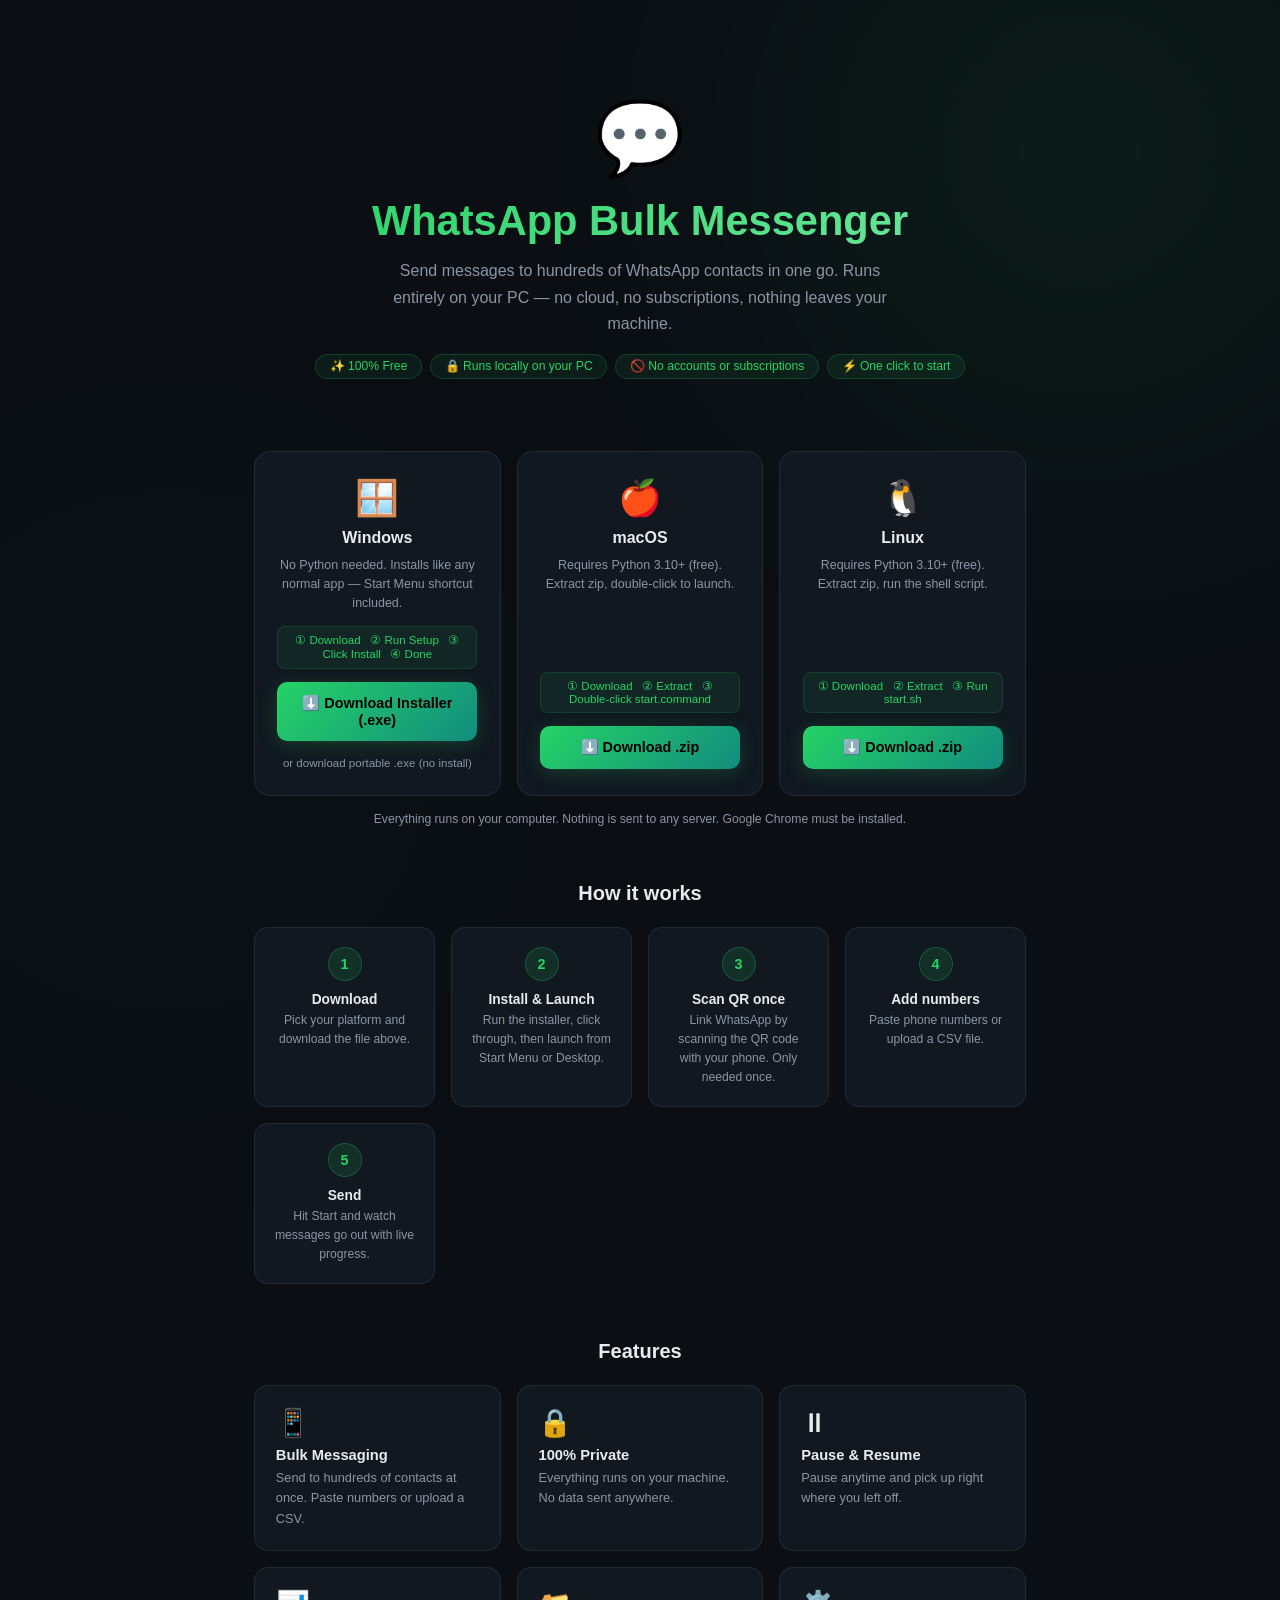
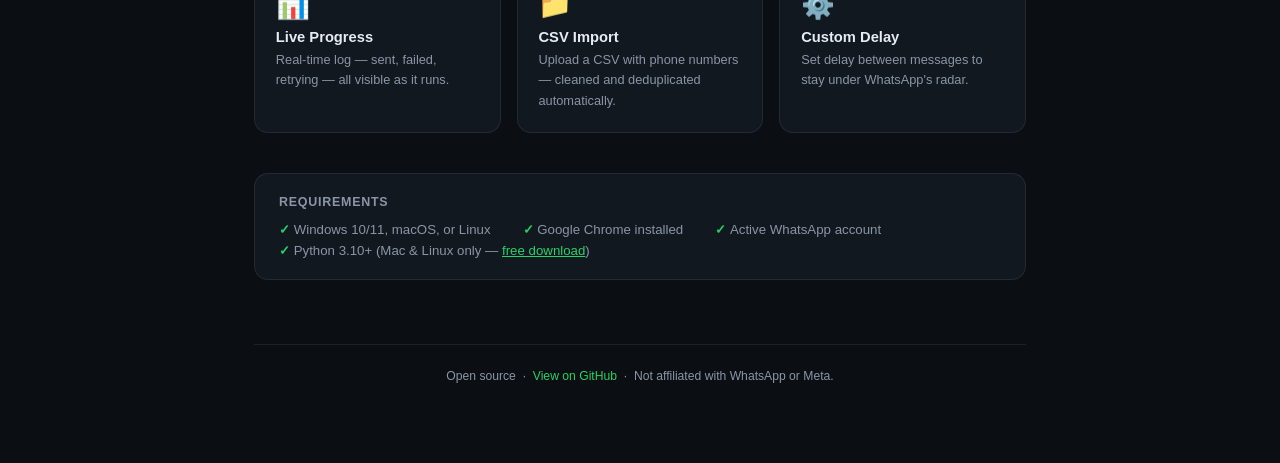
==== commit e25ee75e: "Add Inno Setup installer script + update landing page with installer download" ====
--- a/docs/index.html
+++ b/docs/index.html
@@ -186,10 +186,13 @@
         <div class="dl-card">
             <div class="dl-card__os">🪟</div>
             <div class="dl-card__name">Windows</div>
-            <div class="dl-card__desc">No Python needed. Just download and double-click.</div>
-            <div class="dl-card__step">① Download &nbsp; ② Double-click .exe &nbsp; ③ Done</div>
-            <a class="btn-dl" href="https://github.com/devang-kumar/whatsapp-msg-automation/releases/latest/download/WhatsApp.Bulk.Messenger.exe" download>
-                ⬇️ Download .exe
+            <div class="dl-card__desc">No Python needed. Installs like any normal app — Start Menu shortcut included.</div>
+            <div class="dl-card__step">① Download &nbsp; ② Run Setup &nbsp; ③ Click Install &nbsp; ④ Done</div>
+            <a class="btn-dl" href="https://github.com/devang-kumar/whatsapp-msg-automation/releases/latest/download/WhatsApp-Bulk-Messenger-Setup.exe" download>
+                ⬇️ Download Installer (.exe)
+            </a>
+            <a style="font-size:0.72rem;color:var(--muted);margin-top:0.4rem;text-decoration:none;" href="https://github.com/devang-kumar/whatsapp-msg-automation/releases/latest/download/WhatsApp.Bulk.Messenger.exe" download>
+                or download portable .exe (no install)
             </a>
         </div>
 
@@ -226,8 +229,8 @@
         </div>
         <div class="step">
             <div class="step-num">2</div>
-            <h4>Launch</h4>
-            <p>Double-click the file. Your browser opens automatically.</p>
+            <h4>Install &amp; Launch</h4>
+            <p>Run the installer, click through, then launch from Start Menu or Desktop.</p>
         </div>
         <div class="step">
             <div class="step-num">3</div>
